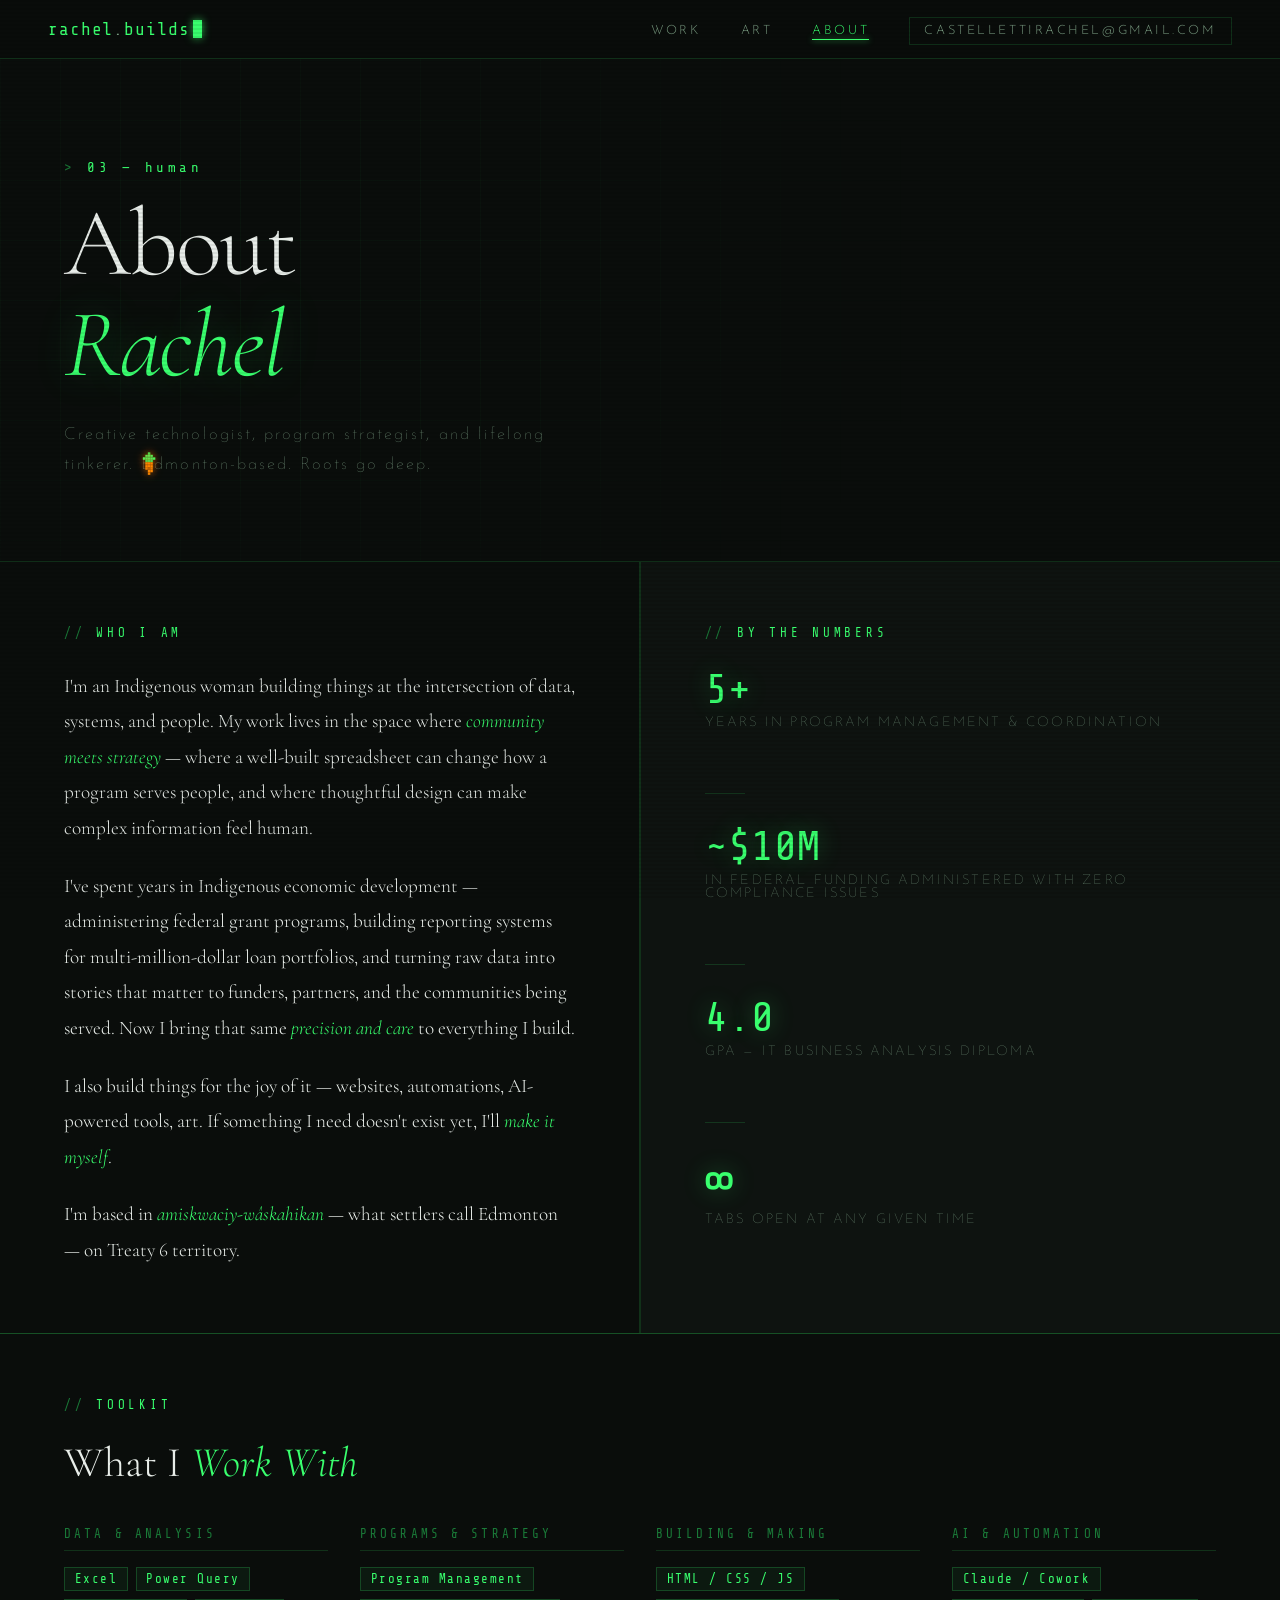
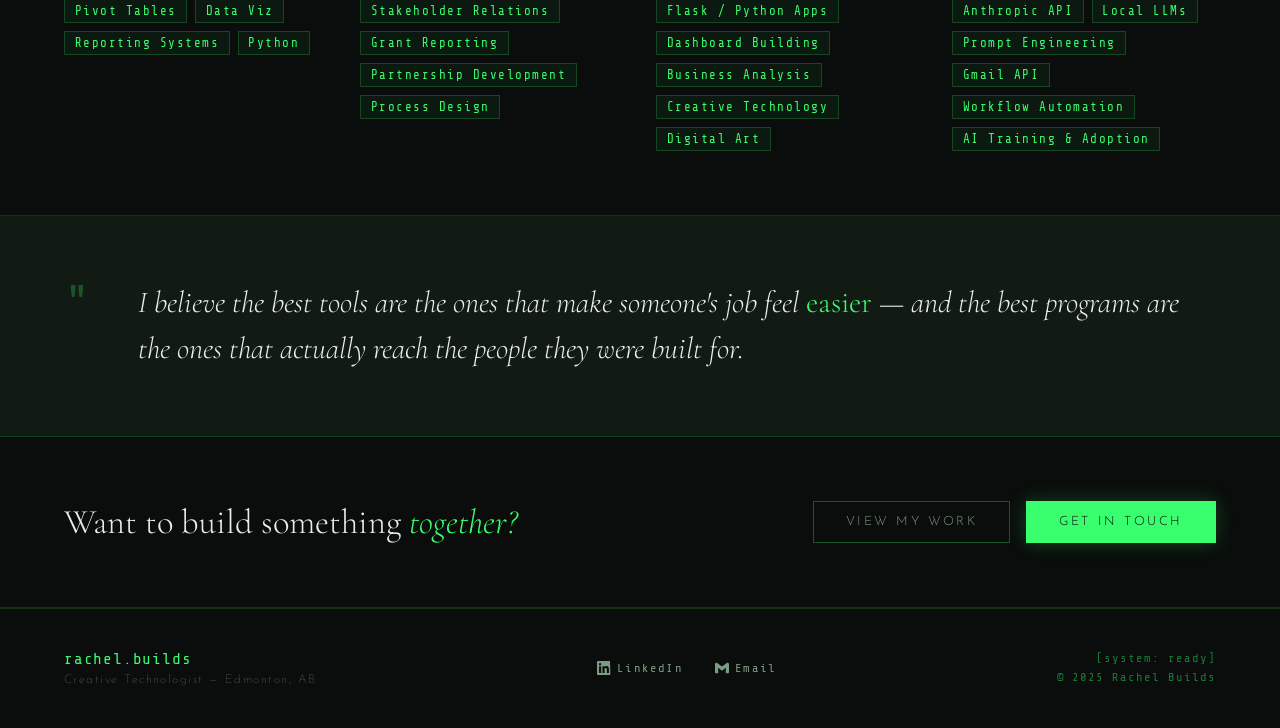
==== about.html @ 142bebfe "Initial commit — portfolio site" ====
<!DOCTYPE html>
<html lang="en">
<head>
<meta charset="UTF-8">
<meta name="viewport" content="width=device-width, initial-scale=1.0">
<title>About — Rachel Builds</title>
<meta name="description" content="About Rachel — Indigenous creative technologist, program manager, and data analyst based in Edmonton, AB.">
<link rel="preconnect" href="https://fonts.googleapis.com">
<link rel="preconnect" href="https://fonts.gstatic.com" crossorigin>
<link href="https://fonts.googleapis.com/css2?family=Share+Tech+Mono&family=Cormorant+Garamond:ital,wght@0,300;0,400;0,600;1,300;1,400&family=Josefin+Sans:wght@100;300;400&display=swap" rel="stylesheet">
<link rel="icon" href="favicon.ico" sizes="any">
<link rel="icon" href="favicon-32.png" type="image/png" sizes="32x32">
<link rel="stylesheet" href="styles.css">
<style>
  /* === ABOUT-SPECIFIC === */

  /* Content layout */
  .about-body {
    display: grid;
    grid-template-columns: 1fr 1fr;
    gap: 1.5px;
    background: var(--green-border);
    border-bottom: 1px solid var(--green-border);
  }

  .about-col {
    background: var(--bg);
    padding: 4rem;
  }

  .about-col--right {
    background: var(--bg2);
  }

  /* Prose */
  .prose {
    font-family: var(--serif);
    font-weight: 300;
    font-size: clamp(1.12rem, 1.5vw, 1.28rem);
    color: var(--ink);
    line-height: 1.85;
  }

  .prose + .prose { margin-top: 1.4rem; }

  .prose em {
    font-style: italic;
    color: var(--green);
  }

  .prose strong {
    font-weight: 400;
    color: var(--ink);
  }

  /* Stat blocks */
  .stat-list {
    display: flex;
    flex-direction: column;
    gap: 2rem;
    margin-top: 0.5rem;
  }

  .stat-value {
    font-family: var(--mono);
    font-size: clamp(2rem, 3.3vw, 2.9rem);
    color: var(--green);
    text-shadow: 0 0 24px rgba(57,255,110,0.3);
    line-height: 1;
    margin-bottom: 0.35rem;
  }

  .stat-label {
    font-family: var(--sans);
    font-weight: 100;
    font-size: 0.85rem;
    color: var(--ink-dim);
    letter-spacing: 0.16em;
    text-transform: uppercase;
  }

  .stat-value--lg {
    font-size: clamp(2.5rem, 4.1vw, 3.625rem);
  }

  .stat-divider {
    width: 40px;
    height: 1px;
    background: var(--green-border);
    margin-top: 2rem;
  }

  /* Skills grid */
  .skills-section {
    padding: 4rem;
    border-bottom: 1px solid var(--green-border);
  }

  .skills-heading {
    font-family: var(--serif);
    font-weight: 300;
    font-size: clamp(1.78rem, 3.3vw, 2.7rem);
    color: var(--ink);
    margin-bottom: 2.5rem;
    line-height: 1.1;
  }

  .skills-heading em { font-style: italic; color: var(--green); }

  .skills-categories {
    display: grid;
    grid-template-columns: repeat(4, 1fr);
    gap: 2rem;
  }

  .skill-category-name {
    font-family: var(--mono);
    font-size: 0.78rem;
    color: var(--green-dim);
    letter-spacing: 0.25em;
    text-transform: uppercase;
    margin-bottom: 1rem;
    padding-bottom: 0.6rem;
    border-bottom: 1px solid var(--green-border);
  }

  .skill-tags {
    display: flex;
    flex-wrap: wrap;
    gap: 0.5rem;
  }

  /* About responsive */
  @media (max-width: 900px) {
    .about-body { grid-template-columns: 1fr; }
    .about-col { padding: 2.5rem 1.5rem; }
    .skills-section { padding: 2.5rem 1.5rem; }
    .skills-categories { grid-template-columns: 1fr 1fr; gap: 1.5rem; }
  }

  @media (max-width: 600px) {
    .skills-categories { grid-template-columns: 1fr; }
  }
</style>
</head>
<body>

<!-- NAV -->
<nav>
  <a href="index.html" class="nav-logo">rachel<span>.</span>builds<span class="nav-cursor"></span></a>
  <ul class="nav-links">
    <li><a href="work.html">Work</a></li>
    <li><a href="art.html">Art</a></li>
    <li><a href="about.html" class="active">About</a></li>
    <li><a href="mailto:castellettirachel@gmail.com" class="nav-contact-link">castellettirachel@gmail.com</a></li>
  </ul>
</nav>

<!-- PAGE HEADER -->
<header class="page-header">
  <p class="page-eyebrow">03 — human</p>
  <h1 class="page-title">About<br><em>Rachel</em></h1>
  <p class="page-subtitle">Creative technologist, program strategist, and lifelong <span id="tinkerer-anchor">tinkerer.</span> Edmonton-based. Roots go deep.</p>
</header>

<!-- MAIN ABOUT BODY -->
<div class="about-body">

  <!-- LEFT COL: WHO I AM -->
  <div class="about-col">
    <p class="section-label">who I am</p>

    <p class="prose">
      I'm an Indigenous woman building things at the intersection of data, systems, and people. My work lives in the space where <em>community meets strategy</em> — where a well-built spreadsheet can change how a program serves people, and where thoughtful design can make complex information feel human.
    </p>

    <p class="prose">
      I've spent years in Indigenous economic development — administering federal grant programs, building reporting systems for multi-million-dollar loan portfolios, and turning raw data into stories that matter to funders, partners, and the communities being served. Now I bring that same <em>precision and care</em> to everything I build.
    </p>

    <p class="prose">
      I also build things for the joy of it — websites, automations, AI-powered tools, art. If something I need doesn't exist yet, I'll <em>make it myself</em>.
    </p>

    <p class="prose">
      I'm based in <em>amiskwaciy-wâskahikan</em> — what settlers call Edmonton — on Treaty 6 territory.
    </p>
  </div>

  <!-- RIGHT COL: QUICK STATS -->
  <div class="about-col about-col--right">
    <p class="section-label">by the numbers</p>

    <div class="stat-list">
      <div class="stat-item">
        <div class="stat-value">5+</div>
        <div class="stat-label">Years in program management &amp; coordination</div>
      </div>
      <div class="stat-divider"></div>
      <div class="stat-item">
        <div class="stat-value">~$10M</div>
        <div class="stat-label">In federal funding administered with zero compliance issues</div>
      </div>
      <div class="stat-divider"></div>
      <div class="stat-item">
        <div class="stat-value">4.0</div>
        <div class="stat-label">GPA — IT Business Analysis diploma</div>
      </div>
      <div class="stat-divider"></div>
      <div class="stat-item">
        <div class="stat-value stat-value--lg">∞</div>
        <div class="stat-label">Tabs open at any given time</div>
      </div>
    </div>
  </div>

</div>

<!-- SKILLS SECTION -->
<section class="skills-section">
  <p class="section-label">toolkit</p>
  <h2 class="skills-heading">What I <em>Work With</em></h2>

  <div class="skills-categories">

    <div class="skill-category">
      <p class="skill-category-name">Data &amp; Analysis</p>
      <div class="skill-tags">
        <span class="tag">Excel</span>
        <span class="tag">Power Query</span>
        <span class="tag">Pivot Tables</span>
        <span class="tag">Data Viz</span>
        <span class="tag">Reporting Systems</span>
        <span class="tag">Python</span>
      </div>
    </div>

    <div class="skill-category">
      <p class="skill-category-name">Programs &amp; Strategy</p>
      <div class="skill-tags">
        <span class="tag">Program Management</span>
        <span class="tag">Stakeholder Relations</span>
        <span class="tag">Grant Reporting</span>
        <span class="tag">Partnership Development</span>
        <span class="tag">Process Design</span>
      </div>
    </div>

    <div class="skill-category">
      <p class="skill-category-name">Building &amp; Making</p>
      <div class="skill-tags">
        <span class="tag">HTML / CSS / JS</span>
        <span class="tag">Flask / Python Apps</span>
        <span class="tag">Dashboard Building</span>
        <span class="tag">Business Analysis</span>
        <span class="tag">Creative Technology</span>
        <span class="tag">Digital Art</span>
      </div>
    </div>

    <div class="skill-category">
      <p class="skill-category-name">AI &amp; Automation</p>
      <div class="skill-tags">
        <span class="tag">Claude / Cowork</span>
        <span class="tag">Anthropic API</span>
        <span class="tag">Local LLMs</span>
        <span class="tag">Prompt Engineering</span>
        <span class="tag">Gmail API</span>
        <span class="tag">Workflow Automation</span>
        <span class="tag">AI Training &amp; Adoption</span>
      </div>
    </div>

  </div>
</section>

<!-- PHILOSOPHY STRIP -->
<div class="philosophy-strip">
  <div class="philosophy-glyph">"</div>
  <p class="philosophy-text">
    I believe the best tools are the ones that make someone's job feel <em>easier</em> — and the best programs are the ones that actually reach the people they were built for.
  </p>
</div>

<!-- CTA ROW -->
<div class="cta-row">
  <p class="cta-text">Want to build something <em>together?</em></p>
  <div class="cta-buttons">
    <a href="work.html" class="btn-ghost">View my work</a>
    <a href="mailto:castellettirachel@gmail.com" class="btn-primary">Get in touch</a>
  </div>
</div>

<!-- FOOTER -->
<footer>
  <div class="footer-left">
    <a href="index.html" class="footer-logo">rachel.builds</a>
    <span class="footer-sub">Creative Technologist — Edmonton, AB</span>
  </div>

  <div class="footer-links">
    <a href="https://www.linkedin.com/in/rachel-castelletti/" class="footer-link" target="_blank" rel="noopener noreferrer">
      <svg viewBox="0 0 24 24" xmlns="http://www.w3.org/2000/svg"><path d="M20.447 20.452h-3.554v-5.569c0-1.328-.027-3.037-1.852-3.037-1.853 0-2.136 1.445-2.136 2.939v5.667H9.351V9h3.414v1.561h.046c.477-.9 1.637-1.85 3.37-1.85 3.601 0 4.267 2.37 4.267 5.455v6.286zM5.337 7.433a2.062 2.062 0 0 1-2.063-2.065 2.064 2.064 0 1 1 2.063 2.065zm1.782 13.019H3.555V9h3.564v11.452zM22.225 0H1.771C.792 0 0 .774 0 1.729v20.542C0 23.227.792 24 1.771 24h20.451C23.2 24 23.2 24 22.222 0h.003z"/></svg>
      LinkedIn
    </a>
    <a href="mailto:castellettirachel@gmail.com" class="footer-link">
      <svg viewBox="0 0 24 24" xmlns="http://www.w3.org/2000/svg"><path d="M24 5.457v13.909c0 .904-.732 1.636-1.636 1.636h-3.819V11.73L12 16.64l-6.545-4.91v9.273H1.636A1.636 1.636 0 0 1 0 19.366V5.457c0-2.023 2.309-3.178 3.927-1.964L5.455 4.64 12 9.548l6.545-4.91 1.528-1.145C21.69 2.28 24 3.434 24 5.457z"/></svg>
      Email
    </a>
  </div>

  <div class="footer-right">
    <div>[system: ready]</div>
    <div>© 2025 Rachel Builds</div>
  </div>
</footer>


<script>
/* ═══════════════════════════════════════════════════════════════
   ABOUT PAGE RABBIT
   Purple pixel rabbit drops in from above and lands next to
   a glowing pixel carrot placed at the end of the word "tinkerer."
═══════════════════════════════════════════════════════════════ */
(function () {
  'use strict';

  const anchor = document.getElementById('tinkerer-anchor');
  if (!anchor) return;

  /* ── Full-page canvas overlay ───────────────────────────── */
  const canvas = document.createElement('canvas');
  canvas.id = 'aboutRabbitCanvas';
  Object.assign(canvas.style, {
    position: 'fixed', top: '0', left: '0',
    width: '100vw', height: '100vh',
    pointerEvents: 'none',
    zIndex: '10',
  });
  document.body.appendChild(canvas);
  const ctx = canvas.getContext('2d');

  /* S = pixels per sprite "pixel" */
  const S = 2.5;

  /* ── Pixel-art sprites (8 cols × 8 rows) ───────────────────
       0 = transparent  1 = body colour  2 = eye / dark accent  */
  const SPR_FRONT = [
    [0,0,1,0,0,1,0,0],
    [0,0,1,0,0,1,0,0],
    [0,1,1,1,1,1,1,0],
    [0,1,2,0,0,2,1,0],
    [0,1,1,1,1,1,1,0],
    [0,0,1,1,1,1,0,0],
    [0,1,0,0,0,0,1,0],
    [0,0,0,0,0,0,0,0],
  ];

  /* ── Pixel carrot (8 cols × 10 rows) ───────────────────────
       0 = transparent  1 = orange  2 = dark orange  3 = green  */
  const SPR_CARROT = [
    [0,0,0,3,0,0,0,0],
    [0,0,3,3,3,0,0,0],
    [0,3,3,3,3,3,0,0],
    [0,0,3,3,3,0,0,0],
    [0,0,1,1,1,0,0,0],
    [0,0,1,1,1,0,0,0],
    [0,0,1,2,1,0,0,0],
    [0,0,0,1,1,0,0,0],
    [0,0,0,1,0,0,0,0],
    [0,0,0,0,0,0,0,0],
  ];

  const SPR_W = 8 * S;
  const SPR_H = 8 * S;
  const CARROT_H = 10 * S;

  /* ── Colours ────────────────────────────────────────────── */
  const PURPLE  = '#9933ff';
  const PURP_DK = '#1a0033';

  /* ── State ──────────────────────────────────────────────── */
  let cw, ch, frame = 0;
  let carrotX, carrotY;
  const V_SPD = 1.6;

  const rabbit = {
    x: 0, y: 0,
    phase: 'waiting',   /* waiting | down | done */
    targetY: 0,
    bounceT: 0,
  };

  /* ── Position helpers ───────────────────────────────────── */
  function getAnchorPos() {
    const r = anchor.getBoundingClientRect();
    return { x: r.right + 6, y: r.top + r.height * 0.5 };
  }

  function resize() {
    cw = canvas.width  = window.innerWidth;
    ch = canvas.height = window.innerHeight;
    recalc();
  }

  function recalc() {
    const pos = getAnchorPos();

    /* carrot: right after "tinkerer.", vertically centred on the text */
    carrotX = pos.x;
    carrotY = pos.y - CARROT_H / 2;

    /* rabbit target: just to the right of the carrot */
    rabbit.targetY = carrotY - SPR_H + CARROT_H - 2;
    rabbit.x = carrotX + SPR_W + 4;

    /* if not yet moving, keep rabbit above viewport */
    if (rabbit.phase === 'waiting') {
      rabbit.y = -SPR_H - 20;
    }
    if (rabbit.phase === 'done') {
      rabbit.y = rabbit.targetY;
    }
  }

  window.addEventListener('resize', resize);
  window.addEventListener('scroll', recalc);
  resize();

  /* ── Draw a sprite ──────────────────────────────────────── */
  function drawSpr(spr, px, py, color1, color2) {
    for (let row = 0; row < 8; row++) {
      for (let col = 0; col < 8; col++) {
        const cell = spr[row][col];
        if (cell === 0) continue;
        ctx.fillStyle = (cell === 1) ? color1 : color2;
        ctx.fillRect(px + col * S, py + row * S, S, S);
      }
    }
  }

  /* ── Draw carrot ────────────────────────────────────────── */
  function drawCarrot(x, y) {
    const cols = ['#ff8800', '#cc6600', '#39ff6e'];
    for (let row = 0; row < SPR_CARROT.length; row++) {
      for (let col = 0; col < 8; col++) {
        const cell = SPR_CARROT[row][col];
        if (cell === 0) continue;
        ctx.fillStyle = cols[cell - 1];
        ctx.fillRect(x + col * S, y + row * S, S, S);
      }
    }
  }

  /* ── Step ────────────────────────────────────────────────── */
  function step() {
    frame++;

    if (rabbit.phase === 'waiting') {
      if (frame > 90) {
        rabbit.phase = 'down';
        rabbit.y = -SPR_H - 20;
      }
      return;
    }

    if (rabbit.phase === 'done') {
      rabbit.bounceT++;
      return;
    }

    if (rabbit.phase === 'down') {
      rabbit.y += V_SPD;
      if (rabbit.y >= rabbit.targetY) {
        rabbit.y       = rabbit.targetY;
        rabbit.phase   = 'done';
        rabbit.bounceT = 0;
      }
    }
  }

  /* ── Main loop ──────────────────────────────────────────── */
  function loop() {
    ctx.clearRect(0, 0, cw, ch);
    recalc();
    step();

    /* carrot (always visible, glowing) */
    ctx.save();
    ctx.shadowBlur  = 10;
    ctx.shadowColor = '#ff8800';
    drawCarrot(carrotX, carrotY);
    ctx.restore();

    /* rabbit */
    if (rabbit.phase !== 'waiting') {
      const by = rabbit.phase === 'done'
        ? Math.round(Math.sin(rabbit.bounceT * 0.14) * 2.5)
        : 0;

      ctx.save();
      ctx.shadowBlur  = 10;
      ctx.shadowColor = PURPLE;
      drawSpr(SPR_FRONT, Math.round(rabbit.x), Math.round(rabbit.y + by), PURPLE, PURP_DK);
      ctx.restore();
    }

    requestAnimationFrame(loop);
  }

  setTimeout(() => requestAnimationFrame(loop), 500);
}());
</script>

<script src="main.js"></script>

</body>
</html>
---- styles.css ----
/* ================================================================
   RACHEL BUILDS — Shared Styles
   Common CSS loaded across all pages.
   Page-specific overrides live in each HTML file's <style> block.
================================================================ */

/* === RESET === */
*, *::before, *::after { box-sizing: border-box; margin: 0; padding: 0; }

/* === DESIGN TOKENS === */
:root {
  --green: #39ff6e;
  --green-dim: #1a7a38;
  --green-faint: rgba(57,255,110,0.06);
  --green-border: rgba(57,255,110,0.15);
  --bg: #0a0d0b;
  --bg2: #0e1310;
  --bg3: #111a13;
  --ink: #e8ede9;
  --ink-dim: #7a9c82;
  --serif: 'Cormorant Garamond', Georgia, serif;
  --mono: 'Share Tech Mono', monospace;
  --sans: 'Josefin Sans', sans-serif;
}

/* === BASE === */
html { scroll-behavior: smooth; }

body {
  background: var(--bg);
  color: var(--ink);
  font-family: var(--serif);
  min-height: 100vh;
  overflow-x: hidden;
}

/* Scanline overlay */
body::before {
  content: '';
  position: fixed;
  inset: 0;
  background: repeating-linear-gradient(
    0deg, transparent, transparent 2px,
    rgba(0,0,0,0.07) 2px, rgba(0,0,0,0.07) 4px
  );
  pointer-events: none;
  z-index: 1000;
}

/* === NAV === */
nav {
  position: fixed;
  top: 0; left: 0; right: 0;
  z-index: 100;
  display: flex;
  justify-content: space-between;
  align-items: center;
  padding: 1.2rem 3rem;
  background: rgba(10,13,11,0.88);
  backdrop-filter: blur(8px);
  border-bottom: 1px solid var(--green-border);
}

.nav-logo {
  font-family: var(--mono);
  font-size: 1.12rem;
  color: var(--green);
  letter-spacing: 0.05em;
  text-decoration: none;
  display: flex;
  align-items: center;
}

.nav-logo span { color: var(--ink-dim); }

.nav-cursor {
  display: inline-block;
  width: 9px;
  height: 1em;
  background: var(--green);
  margin-left: 3px;
  vertical-align: middle;
  box-shadow: 0 0 8px rgba(57,255,110,0.7);
  animation: pulse 2.4s ease-in-out infinite;
}

.nav-links {
  display: flex;
  align-items: center;
  gap: 2.5rem;
  list-style: none;
}

.nav-links a {
  font-family: var(--sans);
  font-size: 0.8rem;
  font-weight: 300;
  letter-spacing: 0.2em;
  text-transform: uppercase;
  color: var(--ink-dim);
  text-decoration: none;
  transition: color 0.2s;
  position: relative;
}

.nav-links a.active { color: var(--green); }

.nav-links a::after {
  content: '';
  position: absolute;
  bottom: -3px; left: 0;
  width: 0; height: 1px;
  background: var(--green);
  transition: width 0.25s;
  box-shadow: 0 0 6px var(--green);
}

.nav-links a:hover { color: var(--green); }
.nav-links a:hover::after,
.nav-links a.active::after { width: 100%; }

.nav-contact-link {
  font-family: var(--mono);
  font-size: 0.76rem;
  color: var(--green);
  text-decoration: none;
  border: 1px solid var(--green-border);
  padding: 0.4rem 0.9rem;
  letter-spacing: 0.1em;
  transition: all 0.2s;
}

.nav-contact-link:hover {
  background: var(--green-faint);
  border-color: var(--green);
}

/* === PAGE HEADER (used on about, work, art) === */
.page-header {
  padding: 10rem 4rem 5rem;
  border-bottom: 1px solid var(--green-border);
  position: relative;
  overflow: hidden;
}

.page-header::before {
  content: '';
  position: absolute;
  inset: 0;
  background-image:
    linear-gradient(rgba(57,255,110,0.03) 1px, transparent 1px),
    linear-gradient(90deg, rgba(57,255,110,0.03) 1px, transparent 1px);
  background-size: 60px 60px;
  mask-image: radial-gradient(ellipse 70% 100% at 20% 50%, black 20%, transparent 80%);
  -webkit-mask-image: radial-gradient(ellipse 70% 100% at 20% 50%, black 20%, transparent 80%);
}

.page-eyebrow {
  font-family: var(--mono);
  font-size: 0.88rem;
  color: var(--green);
  letter-spacing: 0.25em;
  margin-bottom: 1.2rem;
  opacity: 0;
  animation: fadeUp 0.6s 0.1s forwards;
}

.page-eyebrow::before { content: '> '; color: var(--green-dim); }

.page-title {
  font-family: var(--serif);
  font-weight: 300;
  font-size: clamp(3.3rem, 7.5vw, 6.6rem);
  line-height: 1.05;
  letter-spacing: -0.02em;
  color: var(--ink);
  opacity: 0;
  animation: fadeUp 0.6s 0.25s forwards;
}

.page-title em {
  font-style: italic;
  color: var(--green);
  text-shadow: 0 0 40px rgba(57,255,110,0.3);
}

.page-subtitle {
  font-family: var(--sans);
  font-weight: 100;
  font-size: clamp(0.9rem, 1.6vw, 1.06rem);
  color: var(--ink-dim);
  letter-spacing: 0.12em;
  margin-top: 1.5rem;
  max-width: 55ch;
  line-height: 1.8;
  opacity: 0;
  animation: fadeUp 0.6s 0.4s forwards;
}

/* === SECTION LABELS === */
.section-label {
  font-family: var(--mono);
  font-size: 0.78rem;
  color: var(--green);
  letter-spacing: 0.3em;
  text-transform: uppercase;
  margin-bottom: 1.8rem;
}

.section-label::before { content: '// '; color: var(--green-dim); }

/* === BUTTONS === */
.btn-primary {
  font-family: var(--sans);
  font-size: 0.8rem;
  font-weight: 300;
  letter-spacing: 0.2em;
  text-transform: uppercase;
  text-decoration: none;
  padding: 0.85rem 2rem;
  border: 1px solid var(--green);
  color: var(--bg);
  background: var(--green);
  transition: all 0.22s;
  box-shadow: 0 0 20px rgba(57,255,110,0.22);
  white-space: nowrap;
}

.btn-primary:hover {
  background: transparent;
  color: var(--green);
  box-shadow: 0 0 32px rgba(57,255,110,0.4);
}

.btn-ghost {
  font-family: var(--sans);
  font-size: 0.8rem;
  font-weight: 300;
  letter-spacing: 0.2em;
  text-transform: uppercase;
  text-decoration: none;
  padding: 0.85rem 2rem;
  border: 1px solid rgba(57,255,110,0.3);
  color: var(--ink-dim);
  background: transparent;
  transition: all 0.22s;
  white-space: nowrap;
}

.btn-ghost:hover {
  border-color: var(--green);
  color: var(--green);
  box-shadow: 0 0 18px rgba(57,255,110,0.18);
}

/* === TAGS === */
.tag {
  font-family: var(--mono);
  font-size: 0.78rem;
  color: var(--green);
  border: 1px solid rgba(57,255,110,0.2);
  background: rgba(57,255,110,0.05);
  padding: 0.25rem 0.6rem;
  letter-spacing: 0.12em;
  white-space: nowrap;
}

/* === PHILOSOPHY STRIP (about & art) === */
.philosophy-strip {
  padding: 4rem;
  background: var(--bg3);
  border-bottom: 1px solid var(--green-border);
  display: grid;
  grid-template-columns: auto 1fr;
  gap: 3rem;
  align-items: start;
}

.philosophy-glyph {
  font-family: var(--mono);
  font-size: 3rem;
  color: var(--green);
  opacity: 0.25;
  line-height: 1;
  user-select: none;
}

.philosophy-text {
  font-family: var(--serif);
  font-style: italic;
  font-size: clamp(1.35rem, 2.4vw, 1.9rem);
  color: var(--ink);
  line-height: 1.5;
  font-weight: 300;
}

.philosophy-text em {
  font-style: normal;
  color: var(--green);
}

/* === CTA ROW (about & art) === */
.cta-row {
  padding: 4rem;
  display: flex;
  align-items: center;
  justify-content: space-between;
  flex-wrap: wrap;
  gap: 2rem;
  border-bottom: 1px solid var(--green-border);
}

.cta-text {
  font-family: var(--serif);
  font-weight: 300;
  font-size: clamp(1.55rem, 2.7vw, 2.2rem);
  color: var(--ink);
}

.cta-text em { font-style: italic; color: var(--green); }

.cta-buttons {
  display: flex;
  gap: 1rem;
  flex-wrap: wrap;
}

/* === FOOTER === */
footer {
  border-top: 1px solid var(--green-border);
  padding: 2.5rem 4rem;
  display: flex;
  justify-content: space-between;
  align-items: center;
  flex-wrap: wrap;
  gap: 1.5rem;
}

.footer-left {
  display: flex;
  flex-direction: column;
  gap: 0.4rem;
}

.footer-logo {
  font-family: var(--mono);
  font-size: 1rem;
  color: var(--green);
  letter-spacing: 0.05em;
  text-decoration: none;
}

.footer-sub {
  font-family: var(--sans);
  font-size: 0.76rem;
  font-weight: 100;
  color: var(--ink-dim);
  letter-spacing: 0.12em;
}

.footer-links {
  display: flex;
  gap: 2rem;
  align-items: center;
}

.footer-link {
  font-family: var(--mono);
  font-size: 0.76rem;
  color: var(--ink-dim);
  text-decoration: none;
  letter-spacing: 0.1em;
  display: flex;
  align-items: center;
  gap: 0.4rem;
  transition: color 0.2s;
}

.footer-link:hover { color: var(--green); }

.footer-link svg {
  width: 14px;
  height: 14px;
  fill: currentColor;
  flex-shrink: 0;
}

.footer-right {
  font-family: var(--mono);
  font-size: 0.76rem;
  color: var(--green-dim);
  letter-spacing: 0.08em;
  text-align: right;
  line-height: 1.6;
}

/* === KEYFRAMES === */
@keyframes fadeUp {
  from { opacity: 0; transform: translateY(18px); }
  to   { opacity: 1; transform: translateY(0); }
}

@keyframes pulse {
  0%, 100% { opacity: 1; box-shadow: 0 0 8px rgba(57,255,110,0.7); }
  50%       { opacity: 0.35; box-shadow: 0 0 3px rgba(57,255,110,0.2); }
}

/* === RESPONSIVE (shared breakpoints) === */
@media (max-width: 900px) {
  nav { padding: 1rem 1.5rem; }
  .nav-links { gap: 1rem; }
  .nav-contact-link { display: none; }
  .page-header { padding: 7rem 1.5rem 3rem; }
  .philosophy-strip { padding: 2.5rem 1.5rem; grid-template-columns: 1fr; gap: 1rem; }
  .philosophy-glyph { display: none; }
  .cta-row { padding: 2.5rem 1.5rem; flex-direction: column; align-items: flex-start; }
  footer { padding: 2rem 1.5rem; flex-direction: column; align-items: flex-start; }
  .footer-right { text-align: left; }
}
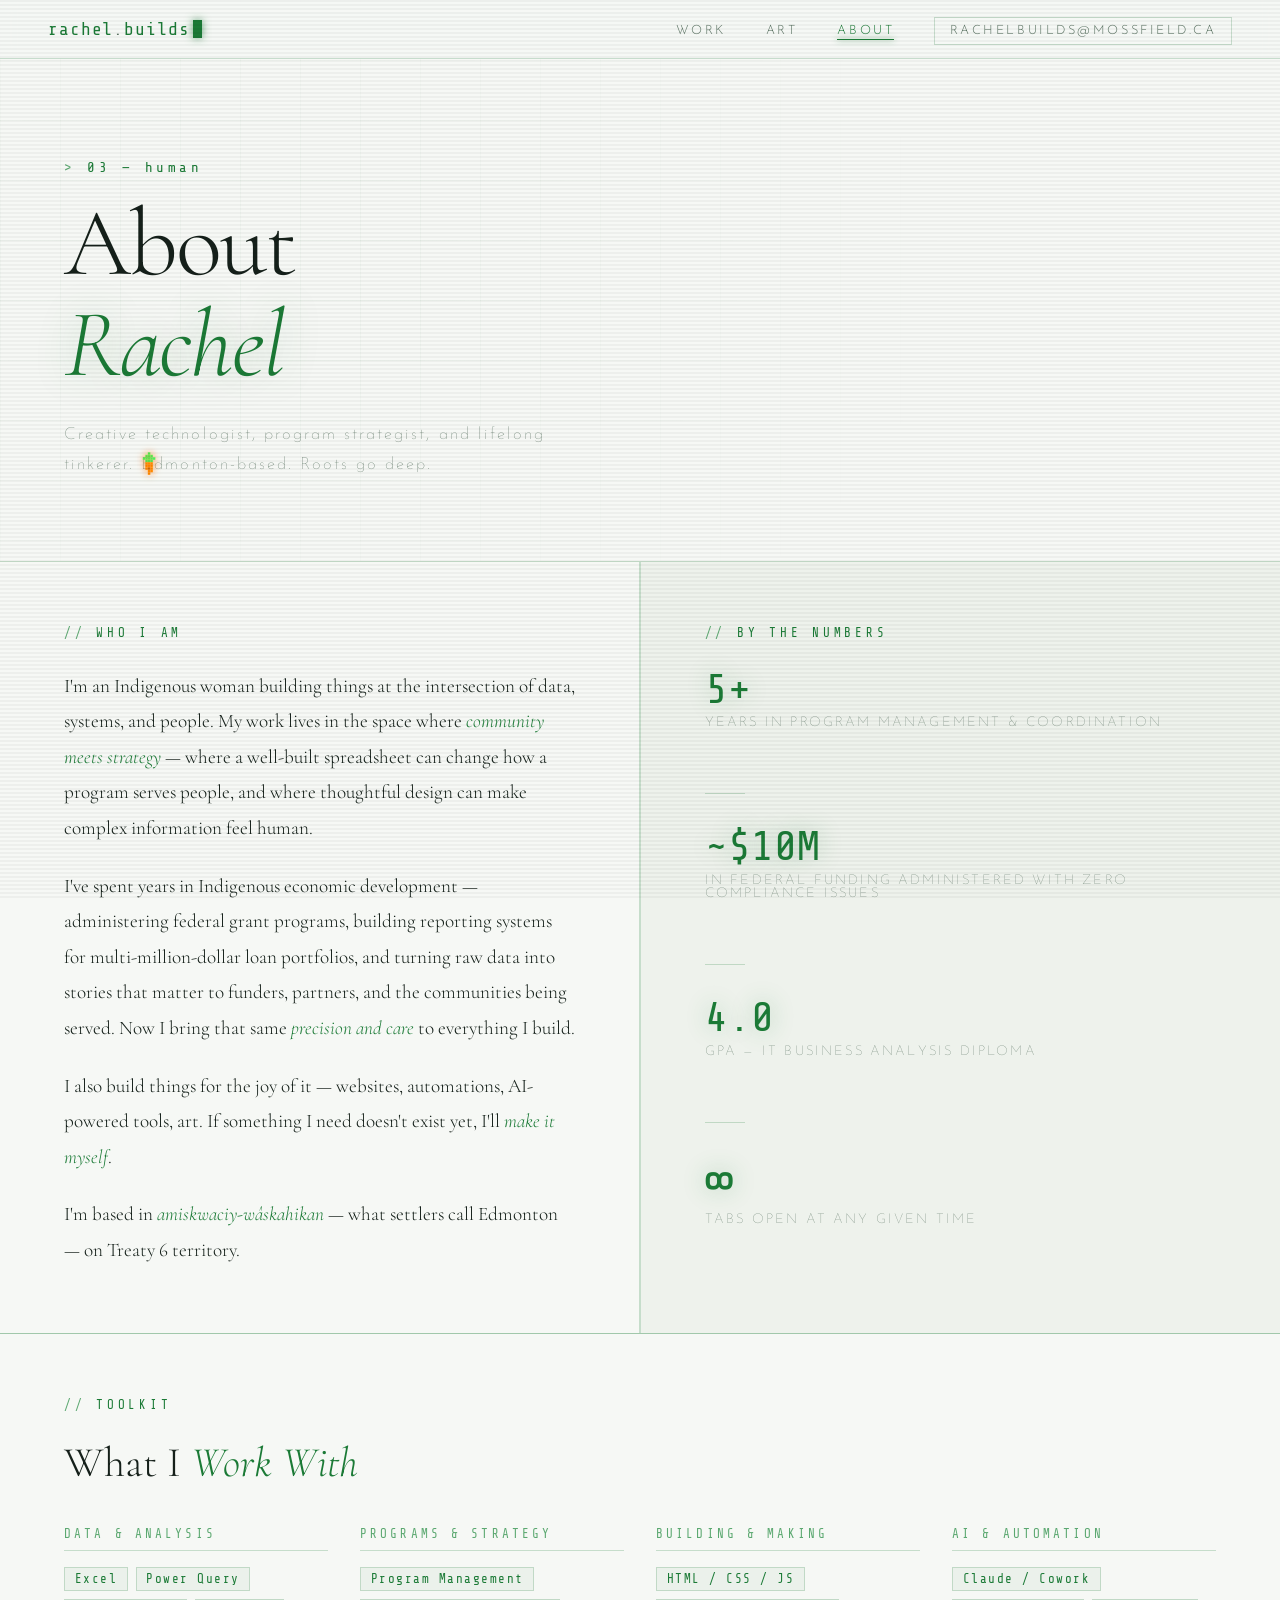
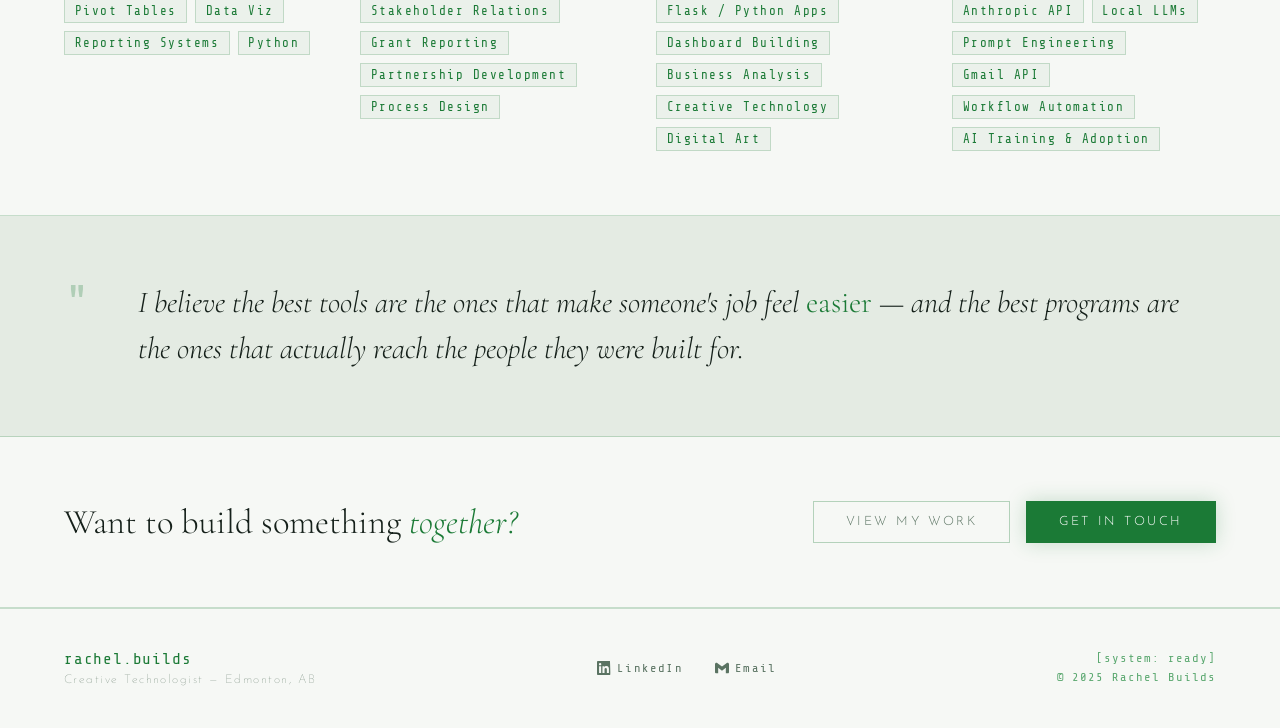
==== commit 48ec0dc5: "Update contact email to rachelbuilds@mossfield.ca; add light mode - Replace all mailto/contact refer" ====
--- a/about.html
+++ b/about.html
@@ -65,7 +65,7 @@
     font-family: var(--mono);
     font-size: clamp(2rem, 3.3vw, 2.9rem);
     color: var(--green);
-    text-shadow: 0 0 24px rgba(57,255,110,0.3);
+    text-shadow: 0 0 24px rgba(var(--green-rgb),0.3);
     line-height: 1;
     margin-bottom: 0.35rem;
   }
@@ -152,7 +152,7 @@
     <li><a href="work.html">Work</a></li>
     <li><a href="art.html">Art</a></li>
     <li><a href="about.html" class="active">About</a></li>
-    <li><a href="mailto:castellettirachel@gmail.com" class="nav-contact-link">castellettirachel@gmail.com</a></li>
+    <li><a href="mailto:rachelbuilds@mossfield.ca" class="nav-contact-link">rachelbuilds@mossfield.ca</a></li>
   </ul>
 </nav>
 
@@ -287,7 +287,7 @@
   <p class="cta-text">Want to build something <em>together?</em></p>
   <div class="cta-buttons">
     <a href="work.html" class="btn-ghost">View my work</a>
-    <a href="mailto:castellettirachel@gmail.com" class="btn-primary">Get in touch</a>
+    <a href="mailto:rachelbuilds@mossfield.ca" class="btn-primary">Get in touch</a>
   </div>
 </div>
 
@@ -303,7 +303,7 @@
       <svg viewBox="0 0 24 24" xmlns="http://www.w3.org/2000/svg"><path d="M20.447 20.452h-3.554v-5.569c0-1.328-.027-3.037-1.852-3.037-1.853 0-2.136 1.445-2.136 2.939v5.667H9.351V9h3.414v1.561h.046c.477-.9 1.637-1.85 3.37-1.85 3.601 0 4.267 2.37 4.267 5.455v6.286zM5.337 7.433a2.062 2.062 0 0 1-2.063-2.065 2.064 2.064 0 1 1 2.063 2.065zm1.782 13.019H3.555V9h3.564v11.452zM22.225 0H1.771C.792 0 0 .774 0 1.729v20.542C0 23.227.792 24 1.771 24h20.451C23.2 24 23.2 24 22.222 0h.003z"/></svg>
       LinkedIn
     </a>
-    <a href="mailto:castellettirachel@gmail.com" class="footer-link">
+    <a href="mailto:rachelbuilds@mossfield.ca" class="footer-link">
       <svg viewBox="0 0 24 24" xmlns="http://www.w3.org/2000/svg"><path d="M24 5.457v13.909c0 .904-.732 1.636-1.636 1.636h-3.819V11.73L12 16.64l-6.545-4.91v9.273H1.636A1.636 1.636 0 0 1 0 19.366V5.457c0-2.023 2.309-3.178 3.927-1.964L5.455 4.64 12 9.548l6.545-4.91 1.528-1.145C21.69 2.28 24 3.434 24 5.457z"/></svg>
       Email
     </a>
--- a/styles.css
+++ b/styles.css
@@ -10,17 +10,42 @@
 /* === DESIGN TOKENS === */
 :root {
   --green: #39ff6e;
+  --green-rgb: 57,255,110;
   --green-dim: #1a7a38;
   --green-faint: rgba(57,255,110,0.06);
   --green-border: rgba(57,255,110,0.15);
   --bg: #0a0d0b;
   --bg2: #0e1310;
   --bg3: #111a13;
+  --bg-rgb: 10,13,11;
   --ink: #e8ede9;
   --ink-dim: #7a9c82;
+  --nav-bg: rgba(10,13,11,0.88);
+  --scanline: rgba(0,0,0,0.07);
+  --btn-primary-ink: var(--bg);
   --serif: 'Cormorant Garamond', Georgia, serif;
   --mono: 'Share Tech Mono', monospace;
   --sans: 'Josefin Sans', sans-serif;
+}
+
+/* === LIGHT MODE — follows the user's OS / browser preference === */
+@media (prefers-color-scheme: light) {
+  :root {
+    --green: #1b7a36;
+    --green-rgb: 27,122,54;
+    --green-dim: #5ba870;
+    --green-faint: rgba(27,122,54,0.06);
+    --green-border: rgba(27,122,54,0.22);
+    --bg: #f6f8f5;
+    --bg2: #eef2ec;
+    --bg3: #e4ebe3;
+    --bg-rgb: 246,248,245;
+    --ink: #15201a;
+    --ink-dim: #5a7362;
+    --nav-bg: rgba(246,248,245,0.9);
+    --scanline: rgba(0,0,0,0.035);
+    --btn-primary-ink: #ffffff;
+  }
 }
 
 /* === BASE === */
@@ -41,7 +66,7 @@
   inset: 0;
   background: repeating-linear-gradient(
     0deg, transparent, transparent 2px,
-    rgba(0,0,0,0.07) 2px, rgba(0,0,0,0.07) 4px
+    var(--scanline) 2px, var(--scanline) 4px
   );
   pointer-events: none;
   z-index: 1000;
@@ -56,7 +81,7 @@
   justify-content: space-between;
   align-items: center;
   padding: 1.2rem 3rem;
-  background: rgba(10,13,11,0.88);
+  background: var(--nav-bg);
   backdrop-filter: blur(8px);
   border-bottom: 1px solid var(--green-border);
 }
@@ -80,7 +105,7 @@
   background: var(--green);
   margin-left: 3px;
   vertical-align: middle;
-  box-shadow: 0 0 8px rgba(57,255,110,0.7);
+  box-shadow: 0 0 8px rgba(var(--green-rgb),0.7);
   animation: pulse 2.4s ease-in-out infinite;
 }
 
@@ -148,8 +173,8 @@
   position: absolute;
   inset: 0;
   background-image:
-    linear-gradient(rgba(57,255,110,0.03) 1px, transparent 1px),
-    linear-gradient(90deg, rgba(57,255,110,0.03) 1px, transparent 1px);
+    linear-gradient(rgba(var(--green-rgb),0.03) 1px, transparent 1px),
+    linear-gradient(90deg, rgba(var(--green-rgb),0.03) 1px, transparent 1px);
   background-size: 60px 60px;
   mask-image: radial-gradient(ellipse 70% 100% at 20% 50%, black 20%, transparent 80%);
   -webkit-mask-image: radial-gradient(ellipse 70% 100% at 20% 50%, black 20%, transparent 80%);
@@ -181,7 +206,7 @@
 .page-title em {
   font-style: italic;
   color: var(--green);
-  text-shadow: 0 0 40px rgba(57,255,110,0.3);
+  text-shadow: 0 0 40px rgba(var(--green-rgb),0.3);
 }
 
 .page-subtitle {
@@ -219,17 +244,17 @@
   text-decoration: none;
   padding: 0.85rem 2rem;
   border: 1px solid var(--green);
-  color: var(--bg);
+  color: var(--btn-primary-ink);
   background: var(--green);
   transition: all 0.22s;
-  box-shadow: 0 0 20px rgba(57,255,110,0.22);
+  box-shadow: 0 0 20px rgba(var(--green-rgb),0.22);
   white-space: nowrap;
 }
 
 .btn-primary:hover {
   background: transparent;
   color: var(--green);
-  box-shadow: 0 0 32px rgba(57,255,110,0.4);
+  box-shadow: 0 0 32px rgba(var(--green-rgb),0.4);
 }
 
 .btn-ghost {
@@ -240,7 +265,7 @@
   text-transform: uppercase;
   text-decoration: none;
   padding: 0.85rem 2rem;
-  border: 1px solid rgba(57,255,110,0.3);
+  border: 1px solid rgba(var(--green-rgb),0.3);
   color: var(--ink-dim);
   background: transparent;
   transition: all 0.22s;
@@ -250,7 +275,7 @@
 .btn-ghost:hover {
   border-color: var(--green);
   color: var(--green);
-  box-shadow: 0 0 18px rgba(57,255,110,0.18);
+  box-shadow: 0 0 18px rgba(var(--green-rgb),0.18);
 }
 
 /* === TAGS === */
@@ -258,8 +283,8 @@
   font-family: var(--mono);
   font-size: 0.78rem;
   color: var(--green);
-  border: 1px solid rgba(57,255,110,0.2);
-  background: rgba(57,255,110,0.05);
+  border: 1px solid rgba(var(--green-rgb),0.2);
+  background: rgba(var(--green-rgb),0.05);
   padding: 0.25rem 0.6rem;
   letter-spacing: 0.12em;
   white-space: nowrap;
@@ -401,8 +426,8 @@
 }
 
 @keyframes pulse {
-  0%, 100% { opacity: 1; box-shadow: 0 0 8px rgba(57,255,110,0.7); }
-  50%       { opacity: 0.35; box-shadow: 0 0 3px rgba(57,255,110,0.2); }
+  0%, 100% { opacity: 1; box-shadow: 0 0 8px rgba(var(--green-rgb),0.7); }
+  50%       { opacity: 0.35; box-shadow: 0 0 3px rgba(var(--green-rgb),0.2); }
 }
 
 /* === RESPONSIVE (shared breakpoints) === */
